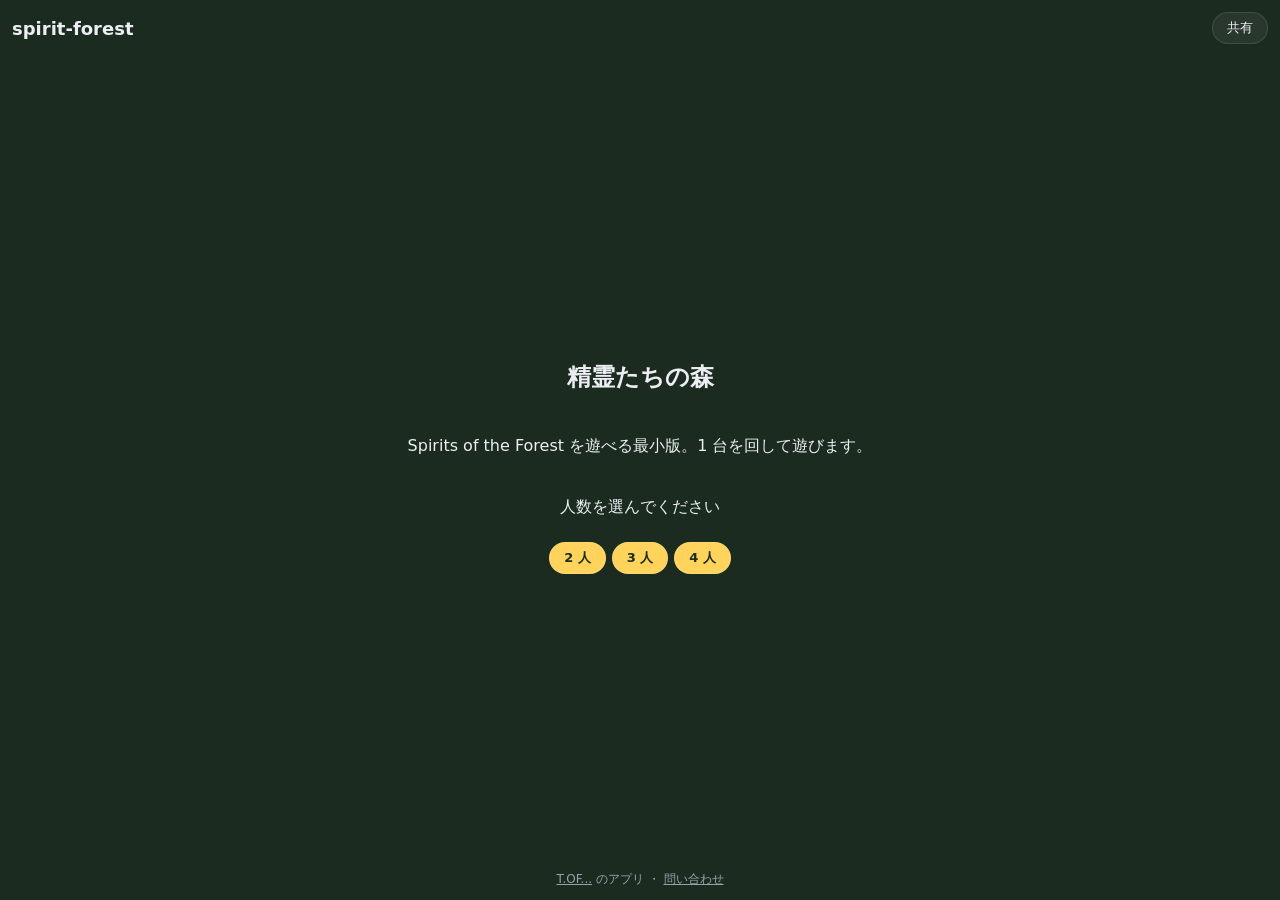
==== index.html @ d53689cc "最初の版" ====
<!DOCTYPE html>
<html lang="ja">
<head>
  <meta charset="UTF-8">
  <meta name="viewport" content="width=device-width, initial-scale=1, viewport-fit=cover">
  <meta name="theme-color" content="#1c2b20">
  <meta name="description" content="Spirits of the Forest を遊べる最小版">
  <title>spirit-forest — 森の精霊ボードゲーム</title>

  <meta property="og:type" content="website">
  <meta property="og:site_name" content="spirit-forest">
  <meta property="og:title" content="spirit-forest — 森の精霊ボードゲーム">
  <meta property="og:description" content="Spirits of the Forest を遊べる最小版">
  <meta property="og:url" content="https://t-of.github.io/spirit-forest/">
  <meta property="og:image" content="https://t-of.github.io/spirit-forest/icons/og.png">
  <meta property="og:image:width" content="1200">
  <meta property="og:image:height" content="630">
  <meta property="og:locale" content="ja_JP">
  <meta name="twitter:card" content="summary_large_image">

  <!-- apple-mobile-web-app-status-bar-style は付けない（black-translucent だと iOS 26 で上部が隠れる） -->
  <meta name="apple-mobile-web-app-capable" content="yes">
  <meta name="mobile-web-app-capable" content="yes">
  <meta name="apple-mobile-web-app-title" content="spirit-forest">
  <link rel="manifest" href="./manifest.webmanifest">
  <link rel="icon" href="./icons/icon.svg" type="image/svg+xml">
  <link rel="icon" type="image/png" sizes="32x32" href="./icons/favicon-32.png">
  <link rel="apple-touch-icon" href="./icons/apple-touch-icon.png">

  <link rel="stylesheet" href="./webapp-kit/webapp-kit.css">
  <link rel="stylesheet" href="./style.css">
</head>
<body>
  <main class="app">
    <header class="bar">
      <h1 class="bar__title">spirit-forest</h1>
      <div class="bar__actions">
        <button class="pill" data-wak="install" hidden>アプリにする</button>
        <button class="pill" data-wak="share">共有</button>
      </div>
    </header>

    <section class="stage" id="stage">
      <!-- ここにゲーム本体 -->
    </section>

    <footer class="credit">
      <a href="/">T.OF...</a> のアプリ ・ <a href="https://t-of.github.io/contact/">問い合わせ</a>
    </footer>
  </main>

  <script src="./webapp-kit/webapp-kit.js"></script>
  <script src="./main.js"></script>
</body>
</html>
---- webapp-kit/webapp-kit.css ----
/*
 * webapp-kit の見た目。色は CSS 変数で上書きできる:
 *   :root { --wak-bg: #fff; --wak-fg: #111; --wak-accent: #0a84ff; }
 */
:root {
  --wak-bg: #12162b;
  --wak-fg: #eef0fa;
  --wak-muted: #9aa0bf;
  --wak-line: rgba(160, 175, 255, 0.18);
  --wak-accent: #4fd6e8;
  --wak-accent-fg: #04111a;
  --wak-radius: 20px;
  --wak-font: inherit;
}

/* スマホのダブルタップ拡大を止める（ピンチは使える）。子にも効く */
html { touch-action: manipulation; }

/* hidden 属性を確実に効かせる（display を指定したボタンでも隠れるように） */
[data-wak][hidden] { display: none !important; }

.wak-guide {
  position: fixed;
  inset: 0;
  z-index: 2147483000;
  display: flex;
  align-items: flex-end;
  justify-content: center;
  padding: 16px 16px max(16px, env(safe-area-inset-bottom));
  background: rgba(0, 0, 0, 0);
  transition: background 0.25s;
  font-family: var(--wak-font);
}
.wak-guide.wak-open { background: rgba(0, 0, 0, 0.5); }
.wak-sheet {
  width: min(420px, 100%);
  padding: 22px 22px 18px;
  border: 1px solid var(--wak-line);
  border-radius: var(--wak-radius);
  background: var(--wak-bg);
  color: var(--wak-fg);
  box-shadow: 0 30px 80px -20px rgba(0, 0, 0, 0.7);
  transform: translateY(24px);
  opacity: 0;
  transition: transform 0.3s cubic-bezier(0.2, 0.8, 0.2, 1), opacity 0.25s;
}
.wak-open .wak-sheet { transform: none; opacity: 1; }
@media (min-width: 700px) {
  .wak-guide { align-items: center; }
}
.wak-title { margin: 0 0 14px; font-size: 18px; font-weight: 700; }
.wak-steps {
  margin: 0;
  padding: 0;
  list-style: none;
  display: grid;
  gap: 12px;
  font-size: 14px;
  line-height: 1.6;
}
.wak-steps li { display: grid; grid-template-columns: 34px 1fr; gap: 12px; align-items: center; }
.wak-steps b { color: var(--wak-fg); }
.wak-steps span:last-child { color: var(--wak-muted); }
.wak-icon {
  width: 34px;
  height: 34px;
  display: grid;
  place-items: center;
  border-radius: 10px;
  background: color-mix(in srgb, var(--wak-accent) 16%, transparent);
  color: var(--wak-accent);
}
.wak-icon svg {
  width: 20px;
  height: 20px;
  fill: none;
  stroke: currentColor;
  stroke-width: 1.8;
  stroke-linecap: round;
  stroke-linejoin: round;
}
.wak-icon circle { fill: currentColor; stroke: none; }
.wak-dot::after { content: ''; width: 6px; height: 6px; border-radius: 50%; background: currentColor; }
.wak-close {
  width: 100%;
  margin-top: 18px;
  padding: 12px;
  border: 0;
  border-radius: 999px;
  background: var(--wak-accent);
  color: var(--wak-accent-fg);
  font: inherit;
  font-size: 15px;
  font-weight: 700;
  cursor: pointer;
}

.wak-toast {
  position: fixed;
  left: 50%;
  bottom: max(24px, calc(env(safe-area-inset-bottom) + 12px));
  z-index: 2147483001;
  padding: 10px 18px;
  border: 1px solid var(--wak-line);
  border-radius: 999px;
  background: var(--wak-bg);
  color: var(--wak-fg);
  font-family: var(--wak-font);
  font-size: 14px;
  box-shadow: 0 12px 30px -10px rgba(0, 0, 0, 0.6);
  transform: translate(-50%, 20px);
  opacity: 0;
  pointer-events: none;
  transition: transform 0.3s cubic-bezier(0.2, 0.8, 0.2, 1), opacity 0.25s;
}
.wak-toast.wak-open { transform: translate(-50%, 0); opacity: 1; }
---- style.css ----
:root {
  --bg: #1c2b20;
  --fg: #eceef3;
  --muted: #9aa0ab;
  --accent: #ffd35c;
}

* { box-sizing: border-box; }

/* Safari 26 の上下バーの色は html の背景から取られる。body と同じ色にしておく */
html { background-color: var(--bg); -webkit-text-size-adjust: 100%; }
body {
  margin: 0;
  background-color: var(--bg);
  color: var(--fg);
  font-family: system-ui, -apple-system, 'Hiragino Sans', 'Noto Sans JP', sans-serif;
  -webkit-tap-highlight-color: transparent;
}
button { font: inherit; color: inherit; }
[hidden] { display: none !important; }

/* 画面の端に置くものはセーフエリアの分だけ内側に。高さは 100vh ではなく 100dvh */
.app {
  min-height: 100dvh;
  display: flex;
  flex-direction: column;
  padding:
    max(12px, env(safe-area-inset-top))
    max(12px, env(safe-area-inset-right))
    max(12px, env(safe-area-inset-bottom))
    max(12px, env(safe-area-inset-left));
}
.bar { display: flex; align-items: center; justify-content: space-between; gap: 8px; }
.bar__title { margin: 0; font-size: 18px; }
.bar__actions { display: flex; gap: 8px; }
.pill {
  border: 1px solid rgba(255, 255, 255, 0.12);
  background: rgba(255, 255, 255, 0.06);
  border-radius: 999px;
  padding: 6px 14px;
  font-size: 13px;
  cursor: pointer;
}
.stage {
  flex: 1;
  display: grid;
  place-items: center;
  touch-action: manipulation;   /* ダブルタップ拡大を止める */
  user-select: none;
  -webkit-user-select: none;
}
.credit { text-align: center; font-size: 12px; color: var(--muted); }
.credit a { color: inherit; }

/* 全画面のオーバーレイは opacity ではなく display: none で隠す */

.game, .setup, .result { width: 100%; max-width: 480px; display: flex; flex-direction: column; gap: 8px; align-items: stretch; }
.turn { margin: 0; font-weight: bold; text-align: center; }
.hint { margin: 2px 0; font-size: 13px; color: var(--muted); text-align: center; }
.msg { margin: 2px 0; font-size: 13px; color: var(--accent); text-align: center; }

.forest { display: flex; flex-direction: column; gap: 2px; }
.forest-row { display: grid; grid-template-columns: repeat(12, 1fr); gap: 2px; }
.tile {
  position: relative;
  aspect-ratio: 1;
  border: none;
  border-radius: 4px;
  display: flex; align-items: center; justify-content: center;
  color: #fff;
  font-size: clamp(9px, 2.6vw, 13px);
  padding: 0;
  opacity: 0.45;
}
.tile:disabled { cursor: default; }
.tile.active { opacity: 1; outline: 2px solid var(--accent); cursor: pointer; }
.tile.taken { background: rgba(255, 255, 255, 0.05); }
.tile__gem {
  position: absolute; bottom: 2px; right: 2px;
  width: 8px; height: 8px; border-radius: 50%;
  border: 1px solid rgba(0, 0, 0, 0.4);
}
.tile__token {
  position: absolute; top: 1px; left: 1px;
  font-size: 9px; color: #fff; opacity: 0.8;
}

.row-actions { display: flex; gap: 6px; flex-wrap: wrap; justify-content: center; }
.pill--main { background: var(--accent); color: #1c2b20; font-weight: bold; }
.pill:disabled { opacity: 0.35; cursor: default; }

.board { width: 100%; border-collapse: collapse; font-size: 12px; }
.board th, .board td { padding: 2px 6px; text-align: center; border-bottom: 1px solid rgba(255, 255, 255, 0.08); }
.board th.cur { text-decoration: underline; }
.board tr.total td { font-weight: bold; border-top: 2px solid rgba(255, 255, 255, 0.3); }

.setup, .result { text-align: center; }
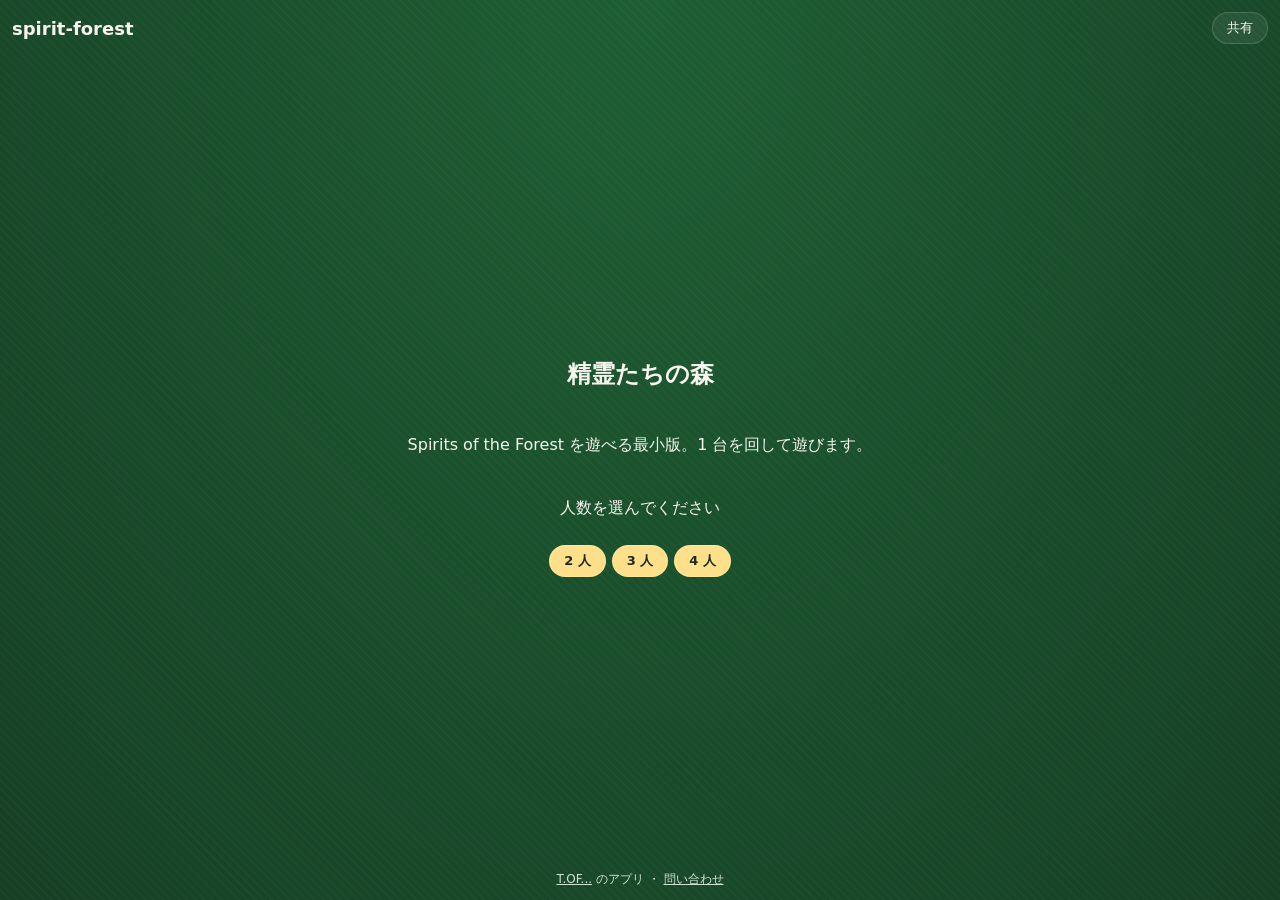
==== commit a99a8e96: "見た目を精霊の森らしいカード風デザインに作り直す ルール・札の書き起こし・得点計算は変えず、精霊の対応表（風/根/葉/岩/水/茸/木の実/花/苔）と 記号（渦巻き・分岐線・葉脈・六角形・しずく等）、プ" ====
--- a/index.html
+++ b/index.html
@@ -3,7 +3,7 @@
 <head>
   <meta charset="UTF-8">
   <meta name="viewport" content="width=device-width, initial-scale=1, viewport-fit=cover">
-  <meta name="theme-color" content="#1c2b20">
+  <meta name="theme-color" content="#1E5E34">
   <meta name="description" content="Spirits of the Forest を遊べる最小版">
   <title>spirit-forest — 森の精霊ボードゲーム</title>
 
--- a/style.css
+++ b/style.css
@@ -1,8 +1,24 @@
 :root {
-  --bg: #1c2b20;
-  --fg: #eceef3;
-  --muted: #9aa0ab;
-  --accent: #ffd35c;
+  --bg: #1E5E34;
+  --bg-dark: #163F24;
+  --fg: #F7F5EE;
+  --muted: #CFE3D3;
+  --glow: #FFE08A;
+  --badge: #F2F0EA;
+  --num-bg: #F7F5EE;
+  --token-bg: #E9E8E3;
+
+  /* 精霊の色は main.js の INFO から流し込まれる（--sp-base / --sp-dark / --sp-light など）。
+     ここでは JS 実行前のフォールバックだけ用意しておく。 */
+  --sp-base: #5E3F8F; --sp-dark: #3F2766; --sp-light: #8466B5;
+  --br-base: #8C4C99; --br-dark: #5F2E6B; --br-light: #B07ABD;
+  --lv-base: #9DA383; --lv-dark: #6C7258; --lv-light: #C3C8AA;
+  --vi-base: #6F6F6B; --vi-dark: #4B4B48; --vi-light: #959590;
+  --dw-base: #2C7C86; --dw-dark: #1A5560; --dw-light: #4FA5AD;
+  --mu-base: #C2433C; --mu-dark: #8E2A27; --mu-light: #DE716A;
+  --fr-base: #7B5B40; --fr-dark: #553C28; --fr-light: #A1805F;
+  --fl-base: #E2A82E; --fl-dark: #C0661F; --fl-light: #F2C85A;
+  --ms-base: #557F2F; --ms-dark: #34541C; --ms-light: #86A84A;
 }
 
 * { box-sizing: border-box; }
@@ -11,10 +27,14 @@
 html { background-color: var(--bg); -webkit-text-size-adjust: 100%; }
 body {
   margin: 0;
-  background-color: var(--bg);
   color: var(--fg);
   font-family: system-ui, -apple-system, 'Hiragino Sans', 'Noto Sans JP', sans-serif;
   -webkit-tap-highlight-color: transparent;
+  /* 深緑のフェルトに、うっすら布目 */
+  background-color: var(--bg);
+  background-image:
+    repeating-linear-gradient(45deg, rgba(255, 255, 255, 0.025) 0 2px, transparent 2px 6px),
+    radial-gradient(ellipse at top, var(--bg) 0%, var(--bg-dark) 100%);
 }
 button { font: inherit; color: inherit; }
 [hidden] { display: none !important; }
@@ -34,8 +54,8 @@
 .bar__title { margin: 0; font-size: 18px; }
 .bar__actions { display: flex; gap: 8px; }
 .pill {
-  border: 1px solid rgba(255, 255, 255, 0.12);
-  background: rgba(255, 255, 255, 0.06);
+  border: 1px solid rgba(255, 255, 255, 0.16);
+  background: rgba(255, 255, 255, 0.07);
   border-radius: 999px;
   padding: 6px 14px;
   font-size: 13px;
@@ -54,44 +74,131 @@
 
 /* 全画面のオーバーレイは opacity ではなく display: none で隠す */
 
-.game, .setup, .result { width: 100%; max-width: 480px; display: flex; flex-direction: column; gap: 8px; align-items: stretch; }
-.turn { margin: 0; font-weight: bold; text-align: center; }
+.game, .setup, .result { width: 100%; max-width: 860px; display: flex; flex-direction: column; gap: 10px; align-items: stretch; }
+.turn { margin: 0; font-weight: bold; text-align: center; display: flex; align-items: center; justify-content: center; gap: 6px; }
 .hint { margin: 2px 0; font-size: 13px; color: var(--muted); text-align: center; }
-.msg { margin: 2px 0; font-size: 13px; color: var(--accent); text-align: center; }
-
-.forest { display: flex; flex-direction: column; gap: 2px; }
-.forest-row { display: grid; grid-template-columns: repeat(12, 1fr); gap: 2px; }
+.msg { margin: 2px 0; font-size: 13px; color: var(--glow); text-align: center; display: flex; align-items: center; justify-content: center; gap: 6px; }
+
+/* ---- 森（タイル） ---- */
+.forest { display: flex; flex-direction: column; gap: 6px; }
+.forest-row {
+  display: flex;
+  gap: 5px;
+  overflow-x: auto;
+  scroll-snap-type: x proximity;
+  padding-bottom: 2px;
+  min-height: 1px; /* 全部取られた行がつぶれても高さが残らない */
+}
+.forest-row::-webkit-scrollbar { height: 4px; }
+
 .tile {
   position: relative;
-  aspect-ratio: 1;
+  flex: 0 0 auto;
+  width: 54px;
+  aspect-ratio: 3 / 4;
+  scroll-snap-align: start;
   border: none;
-  border-radius: 4px;
+  border-radius: 7px;
+  padding: 0;
+  overflow: hidden;
+  color: #fff;
+  box-shadow: 0 2px 0 rgba(0, 0, 0, 0.35), 0 3px 5px rgba(0, 0, 0, 0.35);
+  transition: transform 0.15s ease, filter 0.15s ease, box-shadow 0.15s ease;
+}
+.tile:disabled { cursor: default; }
+.tile.dim { filter: brightness(0.55) saturate(0.7); transform: translateY(3px); box-shadow: none; }
+.tile.active {
+  cursor: pointer;
+  outline: 2px solid var(--glow);
+  box-shadow: 0 0 0 3px rgba(255, 224, 138, 0.35), 0 2px 8px rgba(255, 224, 138, 0.5);
+  animation: tileGlow 1.8s ease-in-out infinite;
+}
+@keyframes tileGlow {
+  0%, 100% { box-shadow: 0 0 0 3px rgba(255, 224, 138, 0.3), 0 2px 6px rgba(255, 224, 138, 0.4); }
+  50% { box-shadow: 0 0 0 4px rgba(255, 224, 138, 0.55), 0 2px 10px rgba(255, 224, 138, 0.7); }
+}
+
+.tile__bg, .tile__pattern-svg { position: absolute; inset: 0; width: 100%; height: 100%; display: block; }
+
+.tile__badges {
+  position: absolute; top: 3px; left: 0; right: 0;
+  display: flex; justify-content: center; gap: 2px;
+}
+.tile__badge {
+  width: 18px; height: 18px; border-radius: 50%;
+  background: var(--badge);
   display: flex; align-items: center; justify-content: center;
-  color: #fff;
-  font-size: clamp(9px, 2.6vw, 13px);
-  padding: 0;
-  opacity: 0.45;
-}
-.tile:disabled { cursor: default; }
-.tile.active { opacity: 1; outline: 2px solid var(--accent); cursor: pointer; }
-.tile.taken { background: rgba(255, 255, 255, 0.05); }
-.tile__gem {
-  position: absolute; bottom: 2px; right: 2px;
-  width: 8px; height: 8px; border-radius: 50%;
-  border: 1px solid rgba(0, 0, 0, 0.4);
+  box-shadow: 0 1px 2px rgba(0, 0, 0, 0.4);
+}
+
+.tile__num {
+  position: absolute; left: 0; right: 0; bottom: 3px;
+  text-align: center;
+  font-family: 'Segoe Print', 'Bradley Hand', 'Comic Sans MS', 'Hiragino Maru Gothic ProN', cursive;
+  font-size: 20px;
+  font-weight: bold;
+  color: var(--num-bg);
+  transform: rotate(-4deg);
+  text-shadow: 0 1px 0 rgba(0, 0, 0, 0.55), 0 0 4px rgba(0, 0, 0, 0.3);
+}
+.tile__num::after {
+  content: '';
+  display: block;
+  width: 14px; height: 2px; margin: 1px auto 0;
+  background: rgba(0, 0, 0, 0.35);
+  border-radius: 2px;
+  transform: rotate(4deg);
+}
+
+.tile__gem { position: absolute; bottom: 2px; right: 2px; width: 18px; height: 18px; }
+.tile__gem--new { animation: gemPop 0.4s ease-out; }
+@keyframes gemPop {
+  0% { transform: scale(0.3); filter: brightness(2); }
+  60% { transform: scale(1.3); }
+  100% { transform: scale(1); }
 }
 .tile__token {
-  position: absolute; top: 1px; left: 1px;
-  font-size: 9px; color: #fff; opacity: 0.8;
+  position: absolute; top: 2px; left: 2px;
+  width: 11px; height: 11px; border-radius: 50%;
+  background: var(--token-bg);
+  color: #555; font-size: 8px; line-height: 11px; text-align: center;
+  box-shadow: 0 1px 2px rgba(0, 0, 0, 0.4);
+}
+.token-disc {
+  display: inline-flex; align-items: center; justify-content: center;
+  border-radius: 50%; background: var(--token-bg);
+  box-shadow: 0 1px 2px rgba(0, 0, 0, 0.4);
 }
 
 .row-actions { display: flex; gap: 6px; flex-wrap: wrap; justify-content: center; }
-.pill--main { background: var(--accent); color: #1c2b20; font-weight: bold; }
+.pill--main { background: var(--glow); color: #1c2b20; font-weight: bold; }
 .pill:disabled { opacity: 0.35; cursor: default; }
 
+/* ---- 集計表 ---- */
 .board { width: 100%; border-collapse: collapse; font-size: 12px; }
-.board th, .board td { padding: 2px 6px; text-align: center; border-bottom: 1px solid rgba(255, 255, 255, 0.08); }
+.board th, .board td { padding: 3px 6px; text-align: center; border-bottom: 1px solid rgba(255, 255, 255, 0.08); }
 .board th.cur { text-decoration: underline; }
+.board th svg, .board td.cat svg { vertical-align: middle; margin-right: 3px; }
+.board td.cat { text-align: left; white-space: nowrap; }
+.board td.lead-col { white-space: nowrap; }
 .board tr.total td { font-weight: bold; border-top: 2px solid rgba(255, 255, 255, 0.3); }
 
+.dot { display: inline-block; width: 7px; height: 7px; border-radius: 50%; margin: 0 1px; box-shadow: 0 0 0 1px rgba(0, 0, 0, 0.4); }
+
+.score-row { animation: scoreIn 0.4s ease both; }
+@keyframes scoreIn {
+  from { opacity: 0; transform: translateY(4px) scale(0.96); }
+  to { opacity: 1; transform: none; }
+}
+
 .setup, .result { text-align: center; }
+
+@media (prefers-reduced-motion: reduce) {
+  .tile.active { animation: none; }
+  .tile__gem--new { animation: none; }
+  .score-row { animation: none; }
+}
+
+@media (min-width: 700px) {
+  .tile { width: 62px; }
+}
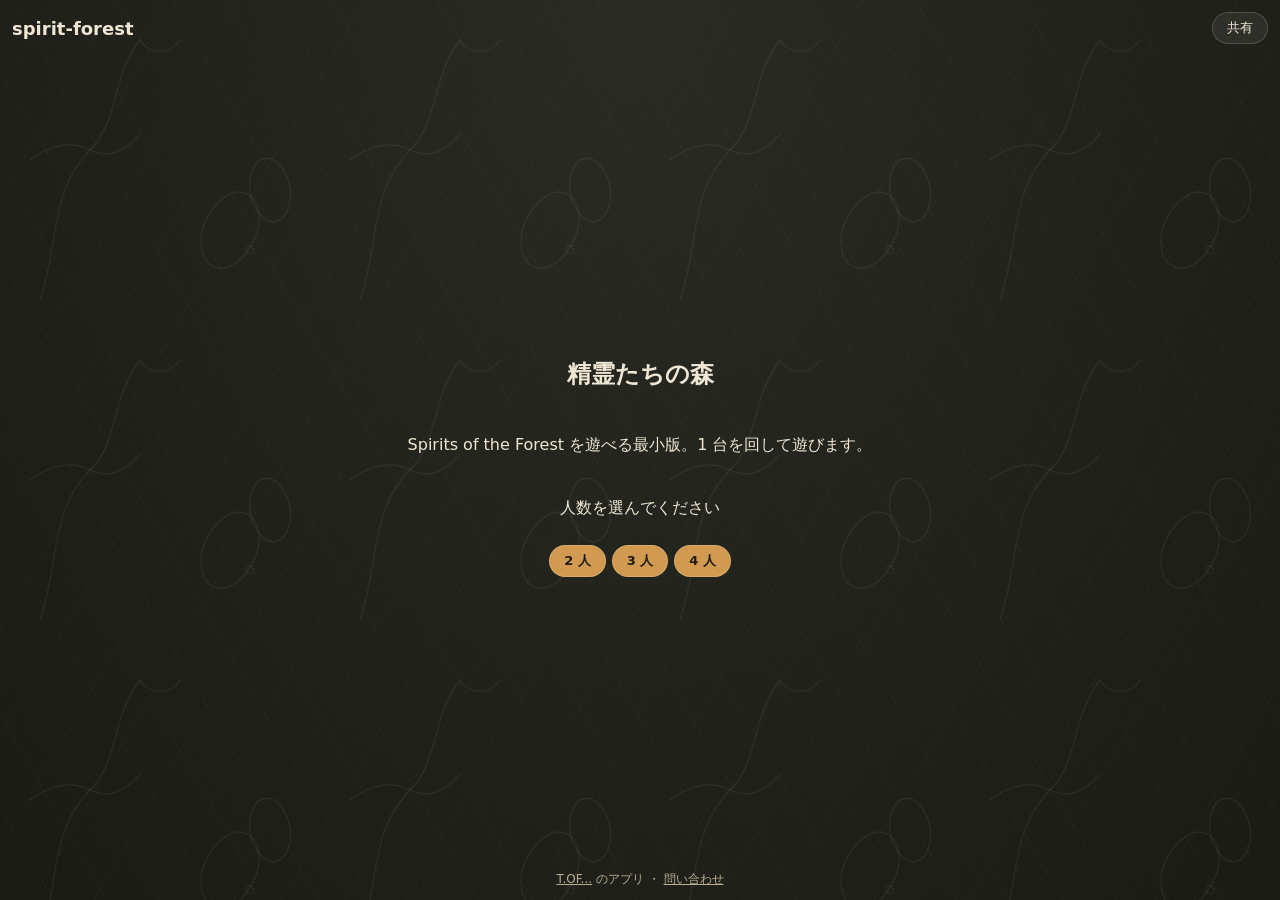
==== commit 10ba9062: "見た目をヴィンテージ版画・植物図鑑風に作り直す 精霊 9 種とプレイヤー 4 色を、彩度を落とした青・茶・紫・灰褐・深青・朱・琥珀・ ローズ・苔のくすみ色に置き換えた。背景は深緑フェルトをやめ、古紙の" ====
--- a/index.html
+++ b/index.html
@@ -3,7 +3,7 @@
 <head>
   <meta charset="UTF-8">
   <meta name="viewport" content="width=device-width, initial-scale=1, viewport-fit=cover">
-  <meta name="theme-color" content="#1E5E34">
+  <meta name="theme-color" content="#2E2F26">
   <meta name="description" content="Spirits of the Forest を遊べる最小版">
   <title>spirit-forest — 森の精霊ボードゲーム</title>
 
@@ -31,6 +31,7 @@
   <link rel="stylesheet" href="./style.css">
 </head>
 <body>
+  <div class="grain" aria-hidden="true"></div>
   <main class="app">
     <header class="bar">
       <h1 class="bar__title">spirit-forest</h1>
--- a/style.css
+++ b/style.css
@@ -1,24 +1,30 @@
 :root {
-  --bg: #1E5E34;
-  --bg-dark: #163F24;
-  --fg: #F7F5EE;
-  --muted: #CFE3D3;
-  --glow: #FFE08A;
-  --badge: #F2F0EA;
-  --num-bg: #F7F5EE;
-  --token-bg: #E9E8E3;
+  /* 古い植物図鑑・版画のようなくすみ色。ネオン・原色は使わない */
+  --bg: #2E2F26;
+  --bg-dark: #1C1D16;
+  --fg: #EFE7D4;
+  --muted: #B9AD91;
+  --glow: #D29A50;
+  --badge: #EFE7D4;
+  --num-bg: #EFE7D4;
+  --token-bg: #D9CDAF;
+
+  /* 紙の繊維・インクのかすれを 1 枚の SVG ノイズで作り、各所で使い回す（軽さのため共通化） */
+  --grain: url("data:image/svg+xml,%3Csvg xmlns='http://www.w3.org/2000/svg' width='160' height='160'%3E%3Cfilter id='n'%3E%3CfeTurbulence type='fractalNoise' baseFrequency='0.85' numOctaves='2' stitchTiles='stitch'/%3E%3CfeColorMatrix type='matrix' values='0 0 0 0 0 0 0 0 0 0 0 0 0 0 0 0 0 0 0.35 0'/%3E%3C/filter%3E%3Crect width='100%25' height='100%25' filter='url(%23n)'/%3E%3C/svg%3E");
+  /* 平面的な葉・枝・果実を版画の線で（背景に薄く重ねる） */
+  --botanical: url("data:image/svg+xml,%3Csvg xmlns='http://www.w3.org/2000/svg' width='320' height='320'%3E%3Cg fill='none' stroke='rgba(239,231,212,0.07)' stroke-width='1.3' stroke-linecap='round'%3E%3Cpath d='M40 300 C 60 240 50 190 90 150 C 120 120 110 80 140 40'/%3E%3Cpath d='M90 150 C 70 140 50 145 30 160'/%3E%3Cpath d='M90 150 C 110 160 125 150 140 135'/%3E%3Cpath d='M140 40 C 150 55 170 55 180 40'/%3E%3Cellipse cx='230' cy='230' rx='26' ry='40' transform='rotate(25 230 230)'/%3E%3Cellipse cx='270' cy='190' rx='20' ry='32' transform='rotate(-10 270 190)'/%3E%3Ccircle cx='250' cy='250' r='4'/%3E%3C/g%3E%3C/svg%3E");
 
   /* 精霊の色は main.js の INFO から流し込まれる（--sp-base / --sp-dark / --sp-light など）。
-     ここでは JS 実行前のフォールバックだけ用意しておく。 */
-  --sp-base: #5E3F8F; --sp-dark: #3F2766; --sp-light: #8466B5;
-  --br-base: #8C4C99; --br-dark: #5F2E6B; --br-light: #B07ABD;
-  --lv-base: #9DA383; --lv-dark: #6C7258; --lv-light: #C3C8AA;
-  --vi-base: #6F6F6B; --vi-dark: #4B4B48; --vi-light: #959590;
-  --dw-base: #2C7C86; --dw-dark: #1A5560; --dw-light: #4FA5AD;
-  --mu-base: #C2433C; --mu-dark: #8E2A27; --mu-light: #DE716A;
-  --fr-base: #7B5B40; --fr-dark: #553C28; --fr-light: #A1805F;
-  --fl-base: #E2A82E; --fl-dark: #C0661F; --fl-light: #F2C85A;
-  --ms-base: #557F2F; --ms-dark: #34541C; --ms-light: #86A84A;
+     ここでは JS 実行前のフォールバックだけ用意しておく。くすみ色の 9 系統（青・茶・紫・灰褐・深青・朱・琥珀・ローズ・苔）。 */
+  --sp-base: #3E6B6E; --sp-dark: #294A4C; --sp-light: #6B9A9B;
+  --br-base: #9C6B3A; --br-dark: #6B4725; --br-light: #BE9360;
+  --lv-base: #7C6A8C; --lv-dark: #534860; --lv-light: #A796B3;
+  --vi-base: #8A8070; --vi-dark: #5C5346; --vi-light: #B0A795;
+  --dw-base: #35526E; --dw-dark: #223447; --dw-light: #5E7D99;
+  --mu-base: #AE5A42; --mu-dark: #78392A; --mu-light: #C8866F;
+  --fr-base: #B8822E; --fr-dark: #7D571C; --fr-light: #D1A85C;
+  --fl-base: #B06C83; --fl-dark: #7A455A; --fl-light: #CC98AB;
+  --ms-base: #5C7246; --ms-dark: #3C4C2E; --ms-light: #8CA06F;
 }
 
 * { box-sizing: border-box; }
@@ -30,12 +36,29 @@
   color: var(--fg);
   font-family: system-ui, -apple-system, 'Hiragino Sans', 'Noto Sans JP', sans-serif;
   -webkit-tap-highlight-color: transparent;
-  /* 深緑のフェルトに、うっすら布目 */
+  /* 古紙のようなくすんだ森色。版画の葉・枝を大きく重ね、細い斜線をうっすら */
   background-color: var(--bg);
   background-image:
-    repeating-linear-gradient(45deg, rgba(255, 255, 255, 0.025) 0 2px, transparent 2px 6px),
+    var(--botanical),
+    repeating-linear-gradient(60deg, rgba(239, 231, 212, 0.025) 0 1px, transparent 1px 46px),
+    repeating-linear-gradient(-60deg, rgba(239, 231, 212, 0.02) 0 1px, transparent 1px 54px),
     radial-gradient(ellipse at top, var(--bg) 0%, var(--bg-dark) 100%);
-}
+  background-size: 320px 320px, auto, auto, auto;
+  background-attachment: fixed, fixed, fixed, fixed;
+}
+
+/* 画面全体に重ねる、紙の繊維・インクムラ（1 枚の SVG ノイズを使い回す） */
+.grain {
+  position: fixed;
+  inset: 0;
+  z-index: 1;
+  pointer-events: none;
+  background-image: var(--grain);
+  background-size: 160px 160px;
+  mix-blend-mode: multiply;
+  opacity: 0.5;
+}
+.app { position: relative; z-index: 2; }
 button { font: inherit; color: inherit; }
 [hidden] { display: none !important; }
 
@@ -106,16 +129,26 @@
   transition: transform 0.15s ease, filter 0.15s ease, box-shadow 0.15s ease;
 }
 .tile:disabled { cursor: default; }
+/* シルクスクリーン風のインクムラ・粒子を札の上に軽く重ねる（共通の SVG ノイズを使い回す） */
+.tile::after {
+  content: '';
+  position: absolute; inset: 0;
+  background-image: var(--grain);
+  background-size: 90px 90px;
+  mix-blend-mode: multiply;
+  opacity: 0.6;
+  pointer-events: none;
+}
 .tile.dim { filter: brightness(0.55) saturate(0.7); transform: translateY(3px); box-shadow: none; }
 .tile.active {
   cursor: pointer;
   outline: 2px solid var(--glow);
-  box-shadow: 0 0 0 3px rgba(255, 224, 138, 0.35), 0 2px 8px rgba(255, 224, 138, 0.5);
+  box-shadow: 0 0 0 3px rgba(210, 154, 80, 0.4), 0 2px 8px rgba(210, 154, 80, 0.5);
   animation: tileGlow 1.8s ease-in-out infinite;
 }
 @keyframes tileGlow {
-  0%, 100% { box-shadow: 0 0 0 3px rgba(255, 224, 138, 0.3), 0 2px 6px rgba(255, 224, 138, 0.4); }
-  50% { box-shadow: 0 0 0 4px rgba(255, 224, 138, 0.55), 0 2px 10px rgba(255, 224, 138, 0.7); }
+  0%, 100% { box-shadow: 0 0 0 3px rgba(210, 154, 80, 0.35), 0 2px 6px rgba(210, 154, 80, 0.4); }
+  50% { box-shadow: 0 0 0 4px rgba(210, 154, 80, 0.6), 0 2px 10px rgba(210, 154, 80, 0.65); }
 }
 
 .tile__bg, .tile__pattern-svg { position: absolute; inset: 0; width: 100%; height: 100%; display: block; }
@@ -158,11 +191,14 @@
   100% { transform: scale(1); }
 }
 .tile__token {
-  position: absolute; top: 2px; left: 2px;
-  width: 11px; height: 11px; border-radius: 50%;
-  background: var(--token-bg);
-  color: #555; font-size: 8px; line-height: 11px; text-align: center;
-  box-shadow: 0 1px 2px rgba(0, 0, 0, 0.4);
+  /* 裏向きの恩恵トークン。バッジ（上）と数字（下）の間、真ん中に置く */
+  position: absolute; top: 50%; left: 50%;
+  width: 24px; height: 24px; margin: -14px 0 0 -12px;
+  border-radius: 50%;
+  background: radial-gradient(circle at 35% 30%, #EFE7D4, #B9AD91);
+  border: 2px solid #D9CDAF;
+  color: #2E2F26; font-size: 13px; font-weight: bold; line-height: 20px; text-align: center;
+  box-shadow: 0 1px 3px rgba(0, 0, 0, 0.6);
 }
 .token-disc {
   display: inline-flex; align-items: center; justify-content: center;
@@ -171,7 +207,7 @@
 }
 
 .row-actions { display: flex; gap: 6px; flex-wrap: wrap; justify-content: center; }
-.pill--main { background: var(--glow); color: #1c2b20; font-weight: bold; }
+.pill--main { background: var(--glow); color: var(--bg-dark); font-weight: bold; }
 .pill:disabled { opacity: 0.35; cursor: default; }
 
 /* ---- 集計表 ---- */
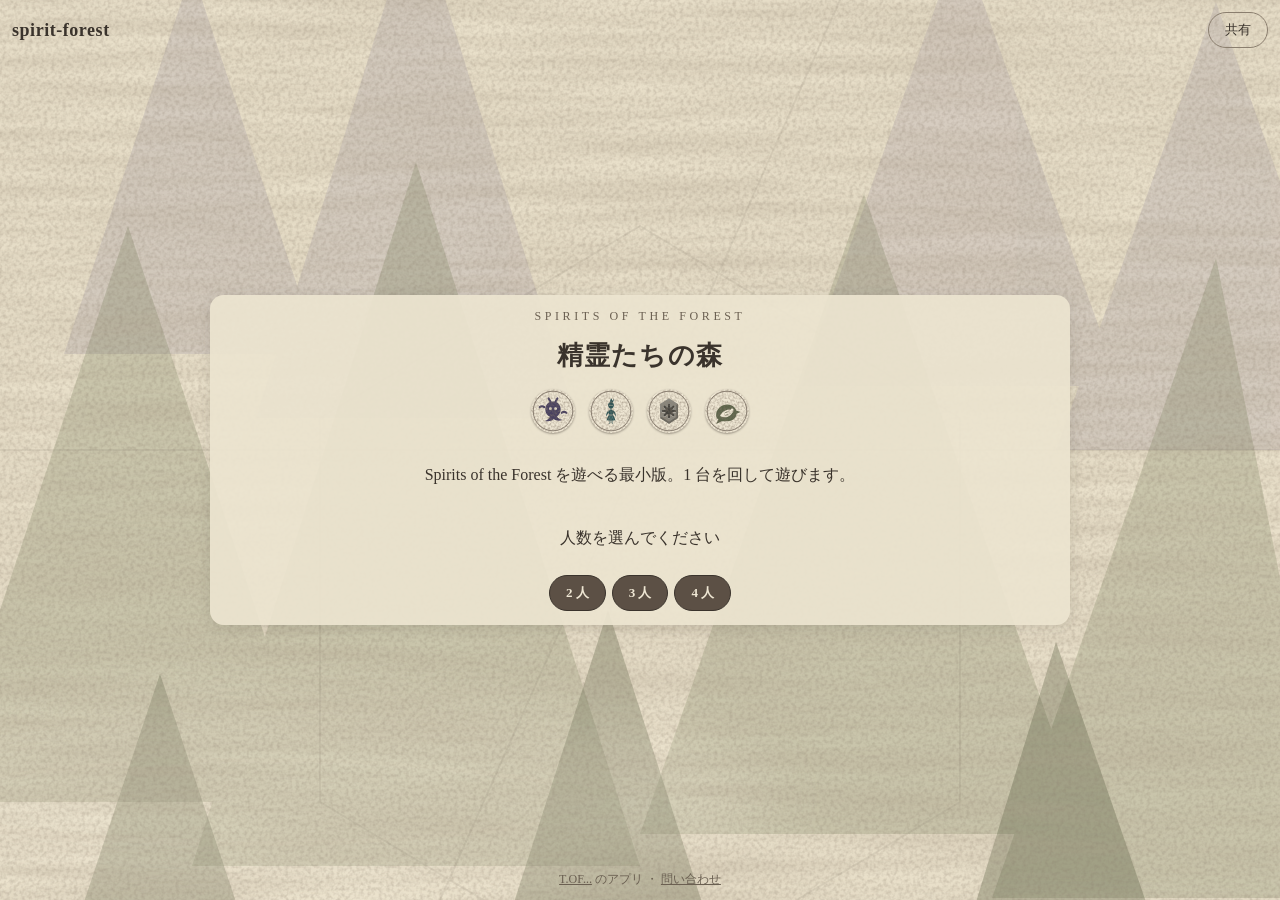
==== commit cad1685b: "Claude Design の見本どおりに札・紋章・背景を作り直す 紋章（9 種の生き物＋火・月・太陽の石板）、くすみ色 9 系統、アイボリーの紋章コイン、 裏向きの恩恵トークンを見本帳（.audit" ====
--- a/index.html
+++ b/index.html
@@ -3,7 +3,7 @@
 <head>
   <meta charset="UTF-8">
   <meta name="viewport" content="width=device-width, initial-scale=1, viewport-fit=cover">
-  <meta name="theme-color" content="#2E2F26">
+  <meta name="theme-color" content="#E9E0CA">
   <meta name="description" content="Spirits of the Forest を遊べる最小版">
   <title>spirit-forest — 森の精霊ボードゲーム</title>
 
@@ -31,7 +31,60 @@
   <link rel="stylesheet" href="./style.css">
 </head>
 <body>
-  <div class="grain" aria-hidden="true"></div>
+  <!-- 紙の繊維・粒子のフィルタ。1 回だけ定義し、札・紋章コイン・背景が url(#grain) / url(#fiber) で使い回す -->
+  <svg width="0" height="0" style="position:absolute" aria-hidden="true">
+    <defs>
+      <filter id="grain" x="0" y="0" width="100%" height="100%">
+        <feTurbulence type="fractalNoise" baseFrequency="0.85" numOctaves="2" stitchTiles="stitch"/>
+        <feColorMatrix type="matrix" values="0 0 0 0 0.24  0 0 0 0 0.19  0 0 0 0 0.14  1.1 0 0 0 -0.42"/>
+      </filter>
+      <filter id="fiber" x="0" y="0" width="100%" height="100%">
+        <feTurbulence type="fractalNoise" baseFrequency="0.012 0.18" numOctaves="3" seed="4"/>
+        <feColorMatrix type="matrix" values="0 0 0 0 0.45  0 0 0 0 0.38  0 0 0 0 0.28  0.5 0 0 0 -0.12"/>
+      </filter>
+      <filter id="mist" x="-20%" y="-20%" width="140%" height="140%">
+        <feGaussianBlur stdDeviation="10"/>
+      </filter>
+    </defs>
+  </svg>
+
+  <!-- 森の中の背景: 奥の木立が何層か霞んで重なり、手前に大きな葉、薄い霧がかかる -->
+  <div class="forest-bg" aria-hidden="true">
+    <svg viewBox="0 0 400 900" preserveAspectRatio="xMidYMid slice">
+      <rect width="400" height="900" fill="#E9E0CA"/>
+      <!-- 一番奥の木立（紫がかった霞） -->
+      <g opacity="0.16" fill="#6E6488">
+        <path d="M20 420 L60 300 L100 420 Z"/>
+        <path d="M80 440 L130 280 L180 440 Z"/>
+        <path d="M250 430 L300 290 L350 430 Z"/>
+        <path d="M330 450 L380 310 L430 450 Z"/>
+      </g>
+      <!-- 中間の木立（苔色） -->
+      <g opacity="0.22" fill="#5D6B40">
+        <path d="M-20 560 L40 380 L100 560 Z"/>
+        <path d="M60 580 L130 360 L200 580 Z"/>
+        <path d="M200 570 L270 370 L340 570 Z"/>
+        <path d="M310 590 L380 390 L420 590 Z"/>
+      </g>
+      <!-- 手前の木立（深い緑、もっとも濃い） -->
+      <g opacity="0.3" fill="#3C4729">
+        <path d="M-30 760 L50 520 L130 760 Z"/>
+        <path d="M100 780 L190 500 L280 780 Z"/>
+        <path d="M250 770 L330 510 L420 770 Z"/>
+      </g>
+      <!-- 薄い霧 -->
+      <ellipse cx="80" cy="560" rx="160" ry="36" fill="#EFE7D4" opacity="0.3" filter="url(#mist)"/>
+      <ellipse cx="320" cy="640" rx="180" ry="40" fill="#EFE7D4" opacity="0.25" filter="url(#mist)"/>
+      <!-- 手前の大きな葉 -->
+      <path d="M-30 900 C 40 760 120 720 200 620 C 160 760 120 860 -30 900 Z" fill="#3C4729" opacity="0.4"/>
+      <path d="M430 900 C 360 800 340 700 390 600 C 420 700 440 800 430 900 Z" fill="#2E5354" opacity="0.3"/>
+      <!-- 版画の細線（六角形と斜線）、紙の繊維と粒子 -->
+      <path d="M200 380L300 440V560L200 620L100 560V440Z M0 900L400 0 M0 450L400 450" fill="none" stroke="#5C5045" stroke-width="0.6" opacity="0.1"/>
+      <rect width="400" height="900" filter="url(#fiber)"/>
+      <rect width="400" height="900" filter="url(#grain)" opacity="0.5"/>
+    </svg>
+  </div>
+
   <main class="app">
     <header class="bar">
       <h1 class="bar__title">spirit-forest</h1>
--- a/style.css
+++ b/style.css
@@ -1,64 +1,55 @@
 :root {
-  /* 古い植物図鑑・版画のようなくすみ色。ネオン・原色は使わない */
-  --bg: #2E2F26;
-  --bg-dark: #1C1D16;
-  --fg: #EFE7D4;
-  --muted: #B9AD91;
-  --glow: #D29A50;
-  --badge: #EFE7D4;
-  --num-bg: #EFE7D4;
-  --token-bg: #D9CDAF;
-
-  /* 紙の繊維・インクのかすれを 1 枚の SVG ノイズで作り、各所で使い回す（軽さのため共通化） */
-  --grain: url("data:image/svg+xml,%3Csvg xmlns='http://www.w3.org/2000/svg' width='160' height='160'%3E%3Cfilter id='n'%3E%3CfeTurbulence type='fractalNoise' baseFrequency='0.85' numOctaves='2' stitchTiles='stitch'/%3E%3CfeColorMatrix type='matrix' values='0 0 0 0 0 0 0 0 0 0 0 0 0 0 0 0 0 0 0.35 0'/%3E%3C/filter%3E%3Crect width='100%25' height='100%25' filter='url(%23n)'/%3E%3C/svg%3E");
-  /* 平面的な葉・枝・果実を版画の線で（背景に薄く重ねる） */
-  --botanical: url("data:image/svg+xml,%3Csvg xmlns='http://www.w3.org/2000/svg' width='320' height='320'%3E%3Cg fill='none' stroke='rgba(239,231,212,0.07)' stroke-width='1.3' stroke-linecap='round'%3E%3Cpath d='M40 300 C 60 240 50 190 90 150 C 120 120 110 80 140 40'/%3E%3Cpath d='M90 150 C 70 140 50 145 30 160'/%3E%3Cpath d='M90 150 C 110 160 125 150 140 135'/%3E%3Cpath d='M140 40 C 150 55 170 55 180 40'/%3E%3Cellipse cx='230' cy='230' rx='26' ry='40' transform='rotate(25 230 230)'/%3E%3Cellipse cx='270' cy='190' rx='20' ry='32' transform='rotate(-10 270 190)'/%3E%3Ccircle cx='250' cy='250' r='4'/%3E%3C/g%3E%3C/svg%3E");
+  /* 古い紙に刷った版画のような、くすみ色のインク。Claude Design の見本帳どおり */
+  --paper: #E9E0CA;
+  --paper-dark: #DCD0B2;
+  --card: #ECE4D0;
+  --ink: #3A332C;
+  --ink-soft: #5C5045;
+  --ink-faint: #6B6052;
+  --line: #8A7E6E;
+  --gold: #C9A55A;
+  --ivory: #EFE7D4;
+  --coin: #EDE5D2;
+  --token-bg: #E4D8BC;
+
+  /* 紙の繊維・インクのかすれ（1 枚の SVG フィルタを使い回す） */
+  --grain: url("data:image/svg+xml,%3Csvg xmlns='http://www.w3.org/2000/svg' width='160' height='160'%3E%3Cfilter id='n'%3E%3CfeTurbulence type='fractalNoise' baseFrequency='0.85' numOctaves='2' stitchTiles='stitch'/%3E%3CfeColorMatrix type='matrix' values='0 0 0 0 0.24 0 0 0 0 0.19 0 0 0 0 0.14 1.1 0 0 0 -0.42'/%3E%3C/filter%3E%3Crect width='100%25' height='100%25' filter='url(%23n)'/%3E%3C/svg%3E");
 
   /* 精霊の色は main.js の INFO から流し込まれる（--sp-base / --sp-dark / --sp-light など）。
-     ここでは JS 実行前のフォールバックだけ用意しておく。くすみ色の 9 系統（青・茶・紫・灰褐・深青・朱・琥珀・ローズ・苔）。 */
-  --sp-base: #3E6B6E; --sp-dark: #294A4C; --sp-light: #6B9A9B;
-  --br-base: #9C6B3A; --br-dark: #6B4725; --br-light: #BE9360;
-  --lv-base: #7C6A8C; --lv-dark: #534860; --lv-light: #A796B3;
-  --vi-base: #8A8070; --vi-dark: #5C5346; --vi-light: #B0A795;
-  --dw-base: #35526E; --dw-dark: #223447; --dw-light: #5E7D99;
-  --mu-base: #AE5A42; --mu-dark: #78392A; --mu-light: #C8866F;
-  --fr-base: #B8822E; --fr-dark: #7D571C; --fr-light: #D1A85C;
-  --fl-base: #B06C83; --fl-dark: #7A455A; --fl-light: #CC98AB;
-  --ms-base: #5C7246; --ms-dark: #3C4C2E; --ms-light: #8CA06F;
+     ここでは JS 実行前のフォールバックだけ用意しておく。見本帳と同じ 9 系統。 */
+  --sp-base: #6E6488; --sp-dark: #4A4260; --sp-light: #9C93B2;
+  --br-base: #94697F; --br-dark: #664457; --br-light: #BF9AAB;
+  --lv-base: #8C9473; --lv-dark: #5E654B; --lv-light: #B5BC9C;
+  --vi-base: #8A8378; --vi-dark: #5D574F; --vi-light: #B3ADA2;
+  --dw-base: #4D7C7D; --dw-dark: #2E5354; --dw-light: #7FA6A4;
+  --mu-base: #A95F4A; --mu-dark: #743D2F; --mu-light: #CD8D76;
+  --fr-base: #9C7650; --fr-dark: #6B4F34; --fr-light: #C4A27C;
+  --fl-base: #C0954A; --fl-dark: #8A6630; --fl-light: #DDBD7E;
+  --ms-base: #5D6B40; --ms-dark: #3C4729; --ms-light: #8C9A68;
 }
 
 * { box-sizing: border-box; }
 
 /* Safari 26 の上下バーの色は html の背景から取られる。body と同じ色にしておく */
-html { background-color: var(--bg); -webkit-text-size-adjust: 100%; }
+html { background-color: var(--paper); -webkit-text-size-adjust: 100%; }
 body {
   margin: 0;
-  color: var(--fg);
-  font-family: system-ui, -apple-system, 'Hiragino Sans', 'Noto Sans JP', sans-serif;
+  color: var(--ink);
+  font-family: 'Hiragino Mincho ProN', 'Yu Mincho', serif;
   -webkit-tap-highlight-color: transparent;
-  /* 古紙のようなくすんだ森色。版画の葉・枝を大きく重ね、細い斜線をうっすら */
-  background-color: var(--bg);
-  background-image:
-    var(--botanical),
-    repeating-linear-gradient(60deg, rgba(239, 231, 212, 0.025) 0 1px, transparent 1px 46px),
-    repeating-linear-gradient(-60deg, rgba(239, 231, 212, 0.02) 0 1px, transparent 1px 54px),
-    radial-gradient(ellipse at top, var(--bg) 0%, var(--bg-dark) 100%);
-  background-size: 320px 320px, auto, auto, auto;
-  background-attachment: fixed, fixed, fixed, fixed;
-}
-
-/* 画面全体に重ねる、紙の繊維・インクムラ（1 枚の SVG ノイズを使い回す） */
-.grain {
+  background-color: var(--paper);
+}
+
+/* 森の中の背景。奥の木立（数層、霞む）・手前の大きな葉・薄い霧・版画の細線・紙の繊維とインクのムラ */
+.forest-bg {
   position: fixed;
   inset: 0;
-  z-index: 1;
+  z-index: 0;
   pointer-events: none;
-  background-image: var(--grain);
-  background-size: 160px 160px;
-  mix-blend-mode: multiply;
-  opacity: 0.5;
-}
-.app { position: relative; z-index: 2; }
+  overflow: hidden;
+}
+.forest-bg svg { position: absolute; inset: 0; width: 100%; height: 100%; }
+.app { position: relative; z-index: 1; }
 button { font: inherit; color: inherit; }
 [hidden] { display: none !important; }
 
@@ -74,13 +65,16 @@
     max(12px, env(safe-area-inset-left));
 }
 .bar { display: flex; align-items: center; justify-content: space-between; gap: 8px; }
-.bar__title { margin: 0; font-size: 18px; }
+.bar__title { margin: 0; font-size: 18px; font-weight: 700; letter-spacing: 0.03em; }
 .bar__actions { display: flex; gap: 8px; }
 .pill {
-  border: 1px solid rgba(255, 255, 255, 0.16);
-  background: rgba(255, 255, 255, 0.07);
+  font: inherit;
+  border: 1px solid var(--line);
+  background: transparent;
+  color: var(--ink);
   border-radius: 999px;
-  padding: 6px 14px;
+  padding: 6px 16px;
+  min-height: 36px;
   font-size: 13px;
   cursor: pointer;
 }
@@ -92,15 +86,29 @@
   user-select: none;
   -webkit-user-select: none;
 }
-.credit { text-align: center; font-size: 12px; color: var(--muted); }
+.credit { text-align: center; font-size: 12px; color: var(--ink-faint); }
 .credit a { color: inherit; }
 
 /* 全画面のオーバーレイは opacity ではなく display: none で隠す */
 
-.game, .setup, .result { width: 100%; max-width: 860px; display: flex; flex-direction: column; gap: 10px; align-items: stretch; }
+/* 文字が森の背景に埋もれないよう、紙の色をやや不透明にした台紙を敷く */
+.game, .setup, .result {
+  width: 100%; max-width: 860px; display: flex; flex-direction: column; gap: 10px; align-items: stretch;
+  background: rgba(236, 228, 208, 0.92);
+  border-radius: 14px;
+  padding: 14px 10px;
+  box-shadow: 0 2px 14px rgba(44, 38, 32, 0.12);
+}
+.turn-row { display: flex; align-items: center; justify-content: center; gap: 10px; position: relative; }
 .turn { margin: 0; font-weight: bold; text-align: center; display: flex; align-items: center; justify-content: center; gap: 6px; }
-.hint { margin: 2px 0; font-size: 13px; color: var(--muted); text-align: center; }
-.msg { margin: 2px 0; font-size: 13px; color: var(--glow); text-align: center; display: flex; align-items: center; justify-content: center; gap: 6px; }
+.back-btn {
+  position: absolute; left: 0; top: 50%; transform: translateY(-50%);
+  min-width: 44px; min-height: 44px;
+  display: inline-flex; align-items: center; justify-content: center;
+  padding: 8px 14px;
+}
+.hint { margin: 2px 0; font-size: 13px; color: var(--ink-faint); text-align: center; }
+.msg { margin: 2px 0; font-size: 13px; color: var(--ink-soft); text-align: center; display: flex; align-items: center; justify-content: center; gap: 6px; }
 
 /* ---- 森（タイル） ---- */
 .forest { display: flex; flex-direction: column; gap: 6px; }
@@ -114,112 +122,115 @@
 }
 .forest-row::-webkit-scrollbar { height: 4px; }
 
+/* 札: 2:3 の縦長。container query 単位（cqw/cqh）で、紋章・数字を割合どおりに置く */
 .tile {
   position: relative;
   flex: 0 0 auto;
   width: 54px;
-  aspect-ratio: 3 / 4;
+  aspect-ratio: 2 / 3;
+  container-type: size;
   scroll-snap-align: start;
   border: none;
-  border-radius: 7px;
+  border-radius: 6px;
   padding: 0;
   overflow: hidden;
   color: #fff;
-  box-shadow: 0 2px 0 rgba(0, 0, 0, 0.35), 0 3px 5px rgba(0, 0, 0, 0.35);
+  box-shadow: 0 2px 0 rgba(44, 38, 32, 0.28), 0 3px 5px rgba(44, 38, 32, 0.2);
   transition: transform 0.15s ease, filter 0.15s ease, box-shadow 0.15s ease;
 }
 .tile:disabled { cursor: default; }
-/* シルクスクリーン風のインクムラ・粒子を札の上に軽く重ねる（共通の SVG ノイズを使い回す） */
+.tile__bg { position: absolute; inset: 0; width: 100%; height: 100%; display: block; }
+/* シルクスクリーン風のインクムラ・粒子（共通の SVG フィルタを使い回す） */
 .tile::after {
   content: '';
   position: absolute; inset: 0;
   background-image: var(--grain);
   background-size: 90px 90px;
   mix-blend-mode: multiply;
-  opacity: 0.6;
+  opacity: 0.5;
   pointer-events: none;
 }
-.tile.dim { filter: brightness(0.55) saturate(0.7); transform: translateY(3px); box-shadow: none; }
+.tile.dim { filter: brightness(0.85) saturate(0.85); opacity: 0.55; transform: translateY(3px); box-shadow: none; }
 .tile.active {
   cursor: pointer;
-  outline: 2px solid var(--glow);
-  box-shadow: 0 0 0 3px rgba(210, 154, 80, 0.4), 0 2px 8px rgba(210, 154, 80, 0.5);
-  animation: tileGlow 1.8s ease-in-out infinite;
+  box-shadow: 0 0 0 2px var(--gold), 0 0 10px rgba(201, 165, 90, 0.7);
+}
+@media (prefers-reduced-motion: no-preference) {
+  .tile.active { animation: tileGlow 1.8s ease-in-out infinite; }
 }
 @keyframes tileGlow {
-  0%, 100% { box-shadow: 0 0 0 3px rgba(210, 154, 80, 0.35), 0 2px 6px rgba(210, 154, 80, 0.4); }
-  50% { box-shadow: 0 0 0 4px rgba(210, 154, 80, 0.6), 0 2px 10px rgba(210, 154, 80, 0.65); }
-}
-
-.tile__bg, .tile__pattern-svg { position: absolute; inset: 0; width: 100%; height: 100%; display: block; }
-
+  0%, 100% { box-shadow: 0 0 0 2px var(--gold), 0 2px 6px rgba(201, 165, 90, 0.4); }
+  50% { box-shadow: 0 0 0 3px var(--gold), 0 2px 10px rgba(201, 165, 90, 0.65); }
+}
+
+/* 紋章: 幅の 35%、中心が高さの 24%（top = 24% - 35%/2 を高さ比に直すと 12.33cqh）、左右の余白は幅の 6% */
 .tile__badges {
-  position: absolute; top: 3px; left: 0; right: 0;
-  display: flex; justify-content: center; gap: 2px;
-}
+  position: absolute; top: 12.33cqh; left: 6cqw; right: 6cqw;
+  display: flex; justify-content: space-between;
+}
+.tile__badges.single { justify-content: flex-start; }
 .tile__badge {
-  width: 18px; height: 18px; border-radius: 50%;
-  background: var(--badge);
-  display: flex; align-items: center; justify-content: center;
-  box-shadow: 0 1px 2px rgba(0, 0, 0, 0.4);
-}
-
+  width: 35cqw; height: 35cqw; border-radius: 50%;
+  background: var(--coin);
+  overflow: hidden;
+  box-shadow: 0 1px 1.5px rgba(44, 38, 32, 0.5);
+  flex-shrink: 0;
+}
+.tile__badge svg { width: 100%; height: 100%; display: block; }
+
+/* 数字: 高さの 25% の大きさ、中心が 73%（top = 73% - 25%/2 = 60.5cqh） */
 .tile__num {
-  position: absolute; left: 0; right: 0; bottom: 3px;
+  position: absolute; left: 0; right: 0; top: 60.5cqh;
   text-align: center;
-  font-family: 'Segoe Print', 'Bradley Hand', 'Comic Sans MS', 'Hiragino Maru Gothic ProN', cursive;
-  font-size: 20px;
-  font-weight: bold;
-  color: var(--num-bg);
-  transform: rotate(-4deg);
-  text-shadow: 0 1px 0 rgba(0, 0, 0, 0.55), 0 0 4px rgba(0, 0, 0, 0.3);
-}
-.tile__num::after {
-  content: '';
-  display: block;
-  width: 14px; height: 2px; margin: 1px auto 0;
-  background: rgba(0, 0, 0, 0.35);
-  border-radius: 2px;
-  transform: rotate(4deg);
-}
-
-.tile__gem { position: absolute; bottom: 2px; right: 2px; width: 18px; height: 18px; }
+  font-variant-numeric: lining-nums;
+  font-weight: 700;
+  font-size: 25cqh;
+  line-height: 1;
+  color: var(--ivory);
+  text-shadow: 0 1px 0 rgba(44, 34, 26, 0.65);
+}
+
+.tile__gem { position: absolute; bottom: 3cqh; right: 5cqw; width: 20cqw; height: 20cqw; }
 .tile__gem--new { animation: gemPop 0.4s ease-out; }
+@media (prefers-reduced-motion: reduce) { .tile__gem--new { animation: none; } }
 @keyframes gemPop {
-  0% { transform: scale(0.3); filter: brightness(2); }
+  0% { transform: scale(0.3); filter: brightness(1.6); }
   60% { transform: scale(1.3); }
   100% { transform: scale(1); }
 }
+/* 裏向きの恩恵トークン: アイボリーの輪に、六角形の印 */
 .tile__token {
-  /* 裏向きの恩恵トークン。バッジ（上）と数字（下）の間、真ん中に置く */
   position: absolute; top: 50%; left: 50%;
-  width: 24px; height: 24px; margin: -14px 0 0 -12px;
+  width: 24px; height: 24px; margin: -12px 0 0 -12px;
   border-radius: 50%;
-  background: radial-gradient(circle at 35% 30%, #EFE7D4, #B9AD91);
-  border: 2px solid #D9CDAF;
-  color: #2E2F26; font-size: 13px; font-weight: bold; line-height: 20px; text-align: center;
-  box-shadow: 0 1px 3px rgba(0, 0, 0, 0.6);
-}
-.token-disc {
+  background: var(--token-bg);
+  overflow: hidden;
+  box-shadow: 0 1px 3px rgba(44, 38, 32, 0.6);
+}
+.tile__token svg { width: 100%; height: 100%; display: block; }
+/* 恩恵トークン獲得のメッセージに出す小さな紋章コイン */
+.coin {
   display: inline-flex; align-items: center; justify-content: center;
-  border-radius: 50%; background: var(--token-bg);
-  box-shadow: 0 1px 2px rgba(0, 0, 0, 0.4);
-}
+  border-radius: 50%; background: var(--coin); overflow: hidden;
+  box-shadow: 0 1px 2px rgba(44, 38, 32, 0.4);
+  flex-shrink: 0;
+}
+.coin svg { width: 100%; height: 100%; display: block; }
 
 .row-actions { display: flex; gap: 6px; flex-wrap: wrap; justify-content: center; }
-.pill--main { background: var(--glow); color: var(--bg-dark); font-weight: bold; }
+.pill--main { background: var(--ink-soft); color: var(--ivory); font-weight: bold; border-color: var(--ink); }
 .pill:disabled { opacity: 0.35; cursor: default; }
 
 /* ---- 集計表 ---- */
 .board { width: 100%; border-collapse: collapse; font-size: 12px; }
-.board th, .board td { padding: 3px 6px; text-align: center; border-bottom: 1px solid rgba(255, 255, 255, 0.08); }
+.board th, .board td { padding: 3px 6px; text-align: center; border-bottom: 1px solid rgba(92, 80, 69, 0.2); }
 .board th.cur { text-decoration: underline; }
 .board th svg, .board td.cat svg { vertical-align: middle; margin-right: 3px; }
 .board td.cat { text-align: left; white-space: nowrap; }
 .board td.lead-col { white-space: nowrap; }
-.board tr.total td { font-weight: bold; border-top: 2px solid rgba(255, 255, 255, 0.3); }
-
-.dot { display: inline-block; width: 7px; height: 7px; border-radius: 50%; margin: 0 1px; box-shadow: 0 0 0 1px rgba(0, 0, 0, 0.4); }
+.board tr.total td { font-weight: bold; border-top: 2px solid rgba(92, 80, 69, 0.4); }
+
+.dot { display: inline-block; width: 7px; height: 7px; transform: rotate(45deg); margin: 0 1px; box-shadow: 0 0 0 1px rgba(44, 38, 32, 0.4); }
 
 .score-row { animation: scoreIn 0.4s ease both; }
 @keyframes scoreIn {
@@ -228,10 +239,13 @@
 }
 
 .setup, .result { text-align: center; }
+.setup__title { margin: 4px 0 0; font-size: 26px; font-weight: 700; letter-spacing: 0.04em; }
+.setup__kicker { margin: 0; font-size: 12px; letter-spacing: 0.3em; color: var(--ink-faint); }
+.setup__coins { display: flex; justify-content: center; gap: 14px; margin: 6px 0; }
+.setup__coins .coin { width: 44px; height: 44px; }
 
 @media (prefers-reduced-motion: reduce) {
   .tile.active { animation: none; }
-  .tile__gem--new { animation: none; }
   .score-row { animation: none; }
 }
 
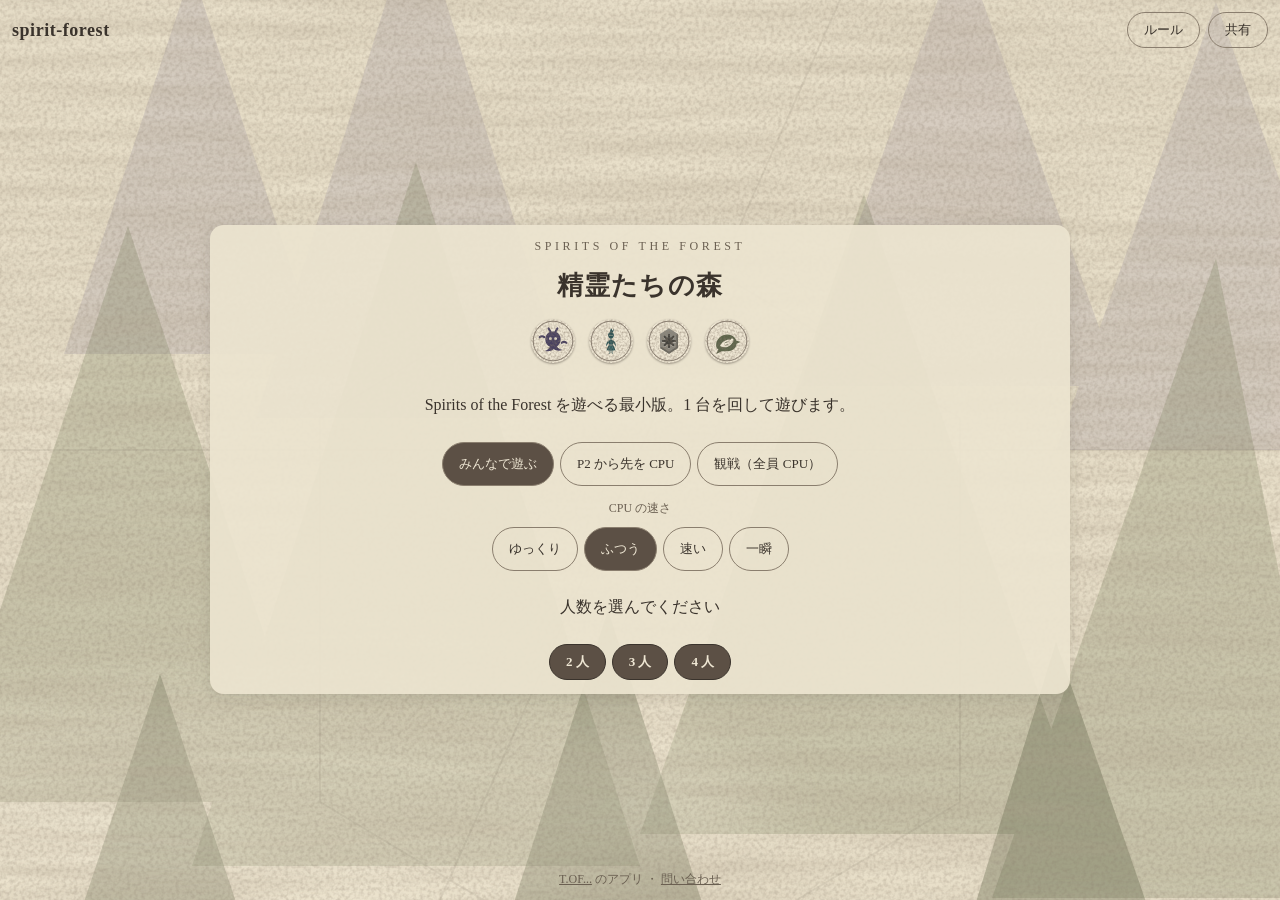
==== commit e1332fbe: "ルール説明のボタンを足す - 上のバーに「ルール」を置き、押すとルールの説明を出す（dialog） - 目的・手番・原石・恩恵トークン・得点を、いまの実装どおりに書く  Co-Authored-By:" ====
--- a/index.html
+++ b/index.html
@@ -89,6 +89,7 @@
     <header class="bar">
       <h1 class="bar__title">spirit-forest</h1>
       <div class="bar__actions">
+        <button class="pill" id="btn-rules" type="button">ルール</button>
         <button class="pill" data-wak="install" hidden>アプリにする</button>
         <button class="pill" data-wak="share">共有</button>
       </div>
@@ -97,6 +98,37 @@
     <section class="stage" id="stage">
       <!-- ここにゲーム本体 -->
     </section>
+
+    <dialog id="rules" class="rules" aria-labelledby="rules-title">
+      <h2 id="rules-title">ルール</h2>
+      <h3>目的</h3>
+      <p>森の札を取り合い、12 種のマーク（精霊 9 種・力の源 3 種）のそれぞれで一番多く集めた人が点を取ります。札の下の数字は、その精霊のマークが森全体にいくつあるかです。</p>
+      <h3>手番</h3>
+      <ol>
+        <li>どれかの列の<b>端</b>（左右）の札を 1 枚取る。精霊が 1 体の札なら、続けて<b>同じ精霊の 1 体の札</b>をもう 1 枚取ってもよい（最初の人の最初の手番は 1 枚だけ）。</li>
+        <li>原石を 1 回だけ使ってよい。手元にあれば空いた札に<b>置く</b>。手元になければ、森にある自分の原石を<b>動かす</b>。</li>
+        <li>「手番終了」で次の人へ。</li>
+      </ol>
+      <h3>原石</h3>
+      <ul>
+        <li>はじめに 2 人なら 3 個、3〜4 人なら 2 個持つ。</li>
+        <li>原石の乗った札は予約。<b>ほかの人の原石</b>がある札を取るには、自分の原石を 1 個払う（払った原石は除外され、相手の原石は相手に戻る）。</li>
+        <li>自分の原石がある札を取ると、原石は手元に戻る。</li>
+      </ul>
+      <h3>恩恵トークン</h3>
+      <ul>
+        <li>トークンの乗った札を取るともらえる。持ち主にしか見えない（みんなで遊ぶときは、自分の番に長押しで見る）。</li>
+        <li>マークのトークンは、そのマーク 1 つとして数える。「＋」は、除外した原石を 1 個手元に戻せる。</li>
+      </ul>
+      <h3>得点</h3>
+      <ul>
+        <li>札がすべてなくなったら終わり。</li>
+        <li>マークごとに、一番多い人がその数だけ点を取る（同数なら全員）。2 体の札は 2 つと数える。</li>
+        <li>札にそのマークが 1 つもないと −3 点（トークンは数えない）。</li>
+        <li>合計が同じなら、取った札が少ない人の勝ち。</li>
+      </ul>
+      <form method="dialog"><button class="pill pill--main">閉じる</button></form>
+    </dialog>
 
     <footer class="credit">
       <a href="/">T.OF...</a> のアプリ ・ <a href="https://t-of.github.io/contact/">問い合わせ</a>
--- a/style.css
+++ b/style.css
@@ -107,20 +107,22 @@
   display: inline-flex; align-items: center; justify-content: center;
   padding: 8px 14px;
 }
-.hint { margin: 2px 0; font-size: 13px; color: var(--ink-faint); text-align: center; }
-.msg { margin: 2px 0; font-size: 13px; color: var(--ink-soft); text-align: center; display: flex; align-items: center; justify-content: center; gap: 6px; }
+.hint { margin: 2px 0; line-height: 1.3; min-height: 3.9em; display: flex; align-items: center; justify-content: center; font-size: 13px; color: var(--ink-faint); text-align: center; }
+.msg { margin: 2px 0; min-height: 2.6em; font-size: 13px; color: var(--ink-soft); text-align: center; display: flex; align-items: center; justify-content: center; gap: 6px; }
 
 /* ---- 森（タイル） ---- */
-.forest { display: flex; flex-direction: column; gap: 6px; }
+.forest { display: flex; flex-direction: column; gap: 0; }
 .forest-row {
   display: flex;
   gap: 5px;
   overflow-x: auto;
   scroll-snap-type: x proximity;
-  padding-bottom: 2px;
+  padding: 4px 4px 6px; /* 光る縁・影・沈んだ札が列の端で切れないように */
   min-height: 1px; /* 全部取られた行がつぶれても高さが残らない */
 }
 .forest-row::-webkit-scrollbar { height: 4px; }
+.tile.tile--gone { background: none; box-shadow: none; outline: 1px dashed rgba(92, 80, 69, 0.25); outline-offset: -1px; }
+.tile.tile--gone::after { display: none; }
 
 /* 札: 2:3 の縦長。container query 単位（cqw/cqh）で、紋章・数字を割合どおりに置く */
 .tile {
@@ -249,6 +251,76 @@
   .score-row { animation: none; }
 }
 
-@media (min-width: 700px) {
-  .tile { width: 62px; }
-}
+/* 森の札は列の幅いっぱい（12 枚）に広げる。画面の高さに 4 段が収まる大きさまで。狭い画面では 54px で横に流す */
+.forest { container-type: inline-size; }
+.forest .tile { width: max(54px, min(calc((100cqw - 64px) / 12), calc((100dvh - 360px) / 6))); }
+
+/* ---- 手元（マークごとの数と恩恵トークン） ---- */
+.hands { display: flex; flex-direction: column; gap: 8px; }
+.hand { padding: 6px 8px; border-radius: 8px; border: 1px solid rgba(92, 80, 69, 0.2); }
+.hand.cur { border-color: rgba(201, 165, 90, 0.8); background: rgba(201, 165, 90, 0.08); }
+.hand__name { margin: 0 0 4px; font-size: 13px; display: flex; align-items: center; gap: 4px; }
+.hand__gems { margin-left: auto; font-size: 12px; font-weight: normal; color: var(--ink-faint); }
+.hand__tokens { display: flex; flex-wrap: wrap; gap: 6px; margin-top: 6px; font-size: 12px; }
+.hand__token { display: inline-flex; align-items: center; gap: 2px; }
+
+/* ---- テスト用 CPU ---- */
+.game.cpu-turn .forest, .game.cpu-turn .row-actions, .game.cpu-turn #btn-end, .game.cpu-turn #btn-stop, .game.cpu-turn #btn-skip { pointer-events: none; }
+.setup__opt { display: flex; align-items: center; justify-content: center; gap: 8px; min-height: 44px; font-size: 14px; }
+.setup__opt input { width: 20px; height: 20px; accent-color: var(--ink-soft); }
+.setup__speed { display: flex; flex-wrap: wrap; justify-content: center; gap: 6px; }
+.setup__speed .pill { min-height: 44px; }
+.pill--on { background: var(--ink-soft); color: var(--ivory); }
+.setup__label { margin: 4px 0 0; font-size: 12px; color: var(--ink-faint); }
+
+/* ---- 左 2/3 に森、右 1/3 に各プレイヤーの手札 ---- */
+.game {
+  max-width: 1600px;
+  display: grid;
+  grid-template-columns: minmax(0, 2fr) minmax(0, 1fr);
+  gap: 12px;
+  align-items: start;
+}
+.game__main { min-width: 0; display: flex; flex-direction: column; gap: 10px; }
+.game__side { min-width: 0; }
+/* 狭い画面では森を上に全幅で、手札はその下に並べる */
+@media (max-width: 699px) {
+  .game { grid-template-columns: minmax(0, 1fr); gap: 10px; }
+  .hands { display: grid; grid-template-columns: repeat(auto-fit, minmax(280px, 1fr)); }
+}
+
+/* 名前の下に、マークごとの数（札＋恩恵トークン）。12 種を 1 列に、いつも同じ並びで出す */
+.hand__counts { display: grid; grid-template-columns: repeat(12, minmax(0, 1fr)); gap: 2px; margin: 0 0 6px; }
+.hand__count { display: flex; flex-direction: column; align-items: center; justify-content: center; gap: 2px; min-width: 0; font-size: 13px; line-height: 1; font-variant-numeric: tabular-nums; }
+/* 紋章の下に数字を置き、紋章は列の幅いっぱい（最大 36px） */
+.hand__count .coin { width: 100% !important; height: auto !important; max-width: 36px; aspect-ratio: 1; min-width: 0; }
+.hand__count.zero { opacity: 0.4; }
+.hand__count.lead b { color: var(--ink); box-shadow: inset 0 -2px 0 var(--gold); }
+/* ほかの人の恩恵トークンは裏向き 1 枚 ＋ 枚数だけ */
+.hand__token--back .tile__token { position: static; margin: 0; width: 22px; height: 22px; }
+/* 自分の恩恵トークン（みんなで遊ぶとき）: 長押ししている間だけ、上に表を出す */
+.hand__peek {
+  position: relative; font: inherit; font-size: 12px; color: inherit; cursor: pointer;
+  min-height: 44px; padding: 4px 8px; border: 1px dashed rgba(92, 80, 69, 0.45); border-radius: 8px; background: transparent;
+  touch-action: none; -webkit-user-select: none; user-select: none; -webkit-touch-callout: none;
+}
+.hand__peek-hint { margin-left: 4px; font-size: 11px; color: var(--ink-faint); }
+.hand__peek-faces {
+  display: none; position: absolute; left: 0; bottom: calc(100% + 4px); z-index: 20;
+  gap: 6px; padding: 6px 8px; white-space: nowrap;
+  background: var(--card); border: 1px solid var(--line); border-radius: 8px; box-shadow: 0 4px 12px rgba(44, 38, 32, 0.3);
+}
+.hand__peek.peeking .hand__peek-faces { display: flex; }
+
+/* ---- ルール ---- */
+.rules {
+  width: min(560px, calc(100vw - 32px)); max-height: calc(100dvh - 32px);
+  border: 1px solid var(--line); border-radius: 12px; padding: 16px 20px;
+  background: var(--card); color: var(--ink); font-size: 14px; line-height: 1.6;
+}
+.rules::backdrop { background: rgba(44, 38, 32, 0.45); }
+.rules h2 { margin: 0 0 8px; font-size: 18px; }
+.rules h3 { margin: 14px 0 4px; font-size: 15px; }
+.rules p, .rules ol, .rules ul { margin: 0; }
+.rules ol, .rules ul { padding-left: 1.3em; }
+.rules form { margin-top: 16px; text-align: center; }
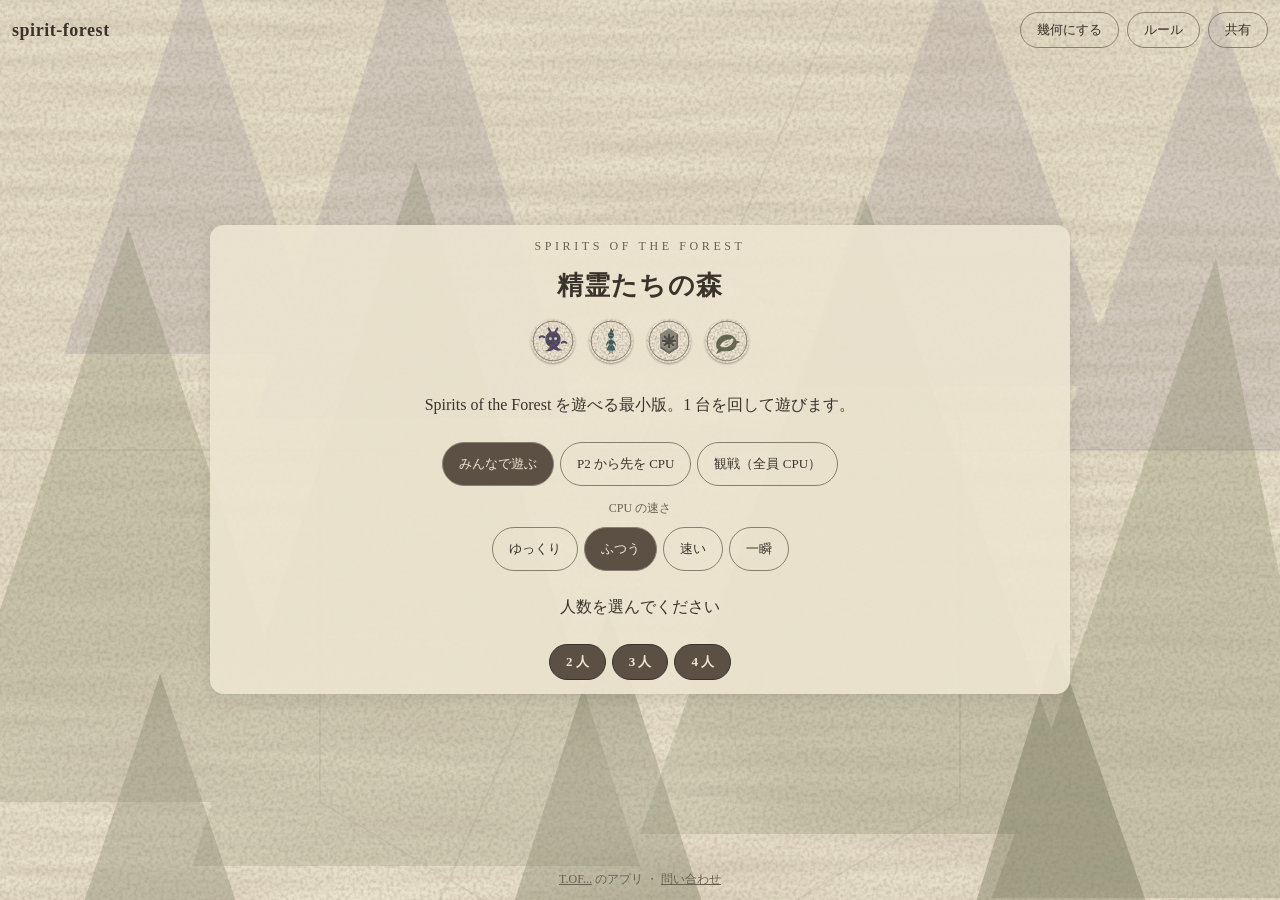
==== commit 5316ed79: "幾何デザインを足し、森と切り替えられるようにする ヘッダーのボタンで森（版画ふう）と幾何（はっきりした色・点の格子）を切り替える。 幾何のマークは正 3〜8 角形を 2 向きずつの 12 種。選んだ方" ====
--- a/index.html
+++ b/index.html
@@ -89,6 +89,7 @@
     <header class="bar">
       <h1 class="bar__title">spirit-forest</h1>
       <div class="bar__actions">
+        <button class="pill" id="btn-theme" type="button" aria-label="デザインを切り替える">幾何にする</button>
         <button class="pill" id="btn-rules" type="button">ルール</button>
         <button class="pill" data-wak="install" hidden>アプリにする</button>
         <button class="pill" data-wak="share">共有</button>
--- a/style.css
+++ b/style.css
@@ -324,3 +324,33 @@
 .rules p, .rules ol, .rules ul { margin: 0; }
 .rules ol, .rules ul { padding-left: 1.3em; }
 .rules form { margin-top: 16px; text-align: center; }
+
+/* ---- 幾何デザイン（html[data-theme="geo"]）: 生成りの地に点の格子、墨の文字、はっきりした色。粒子・森の背景は消す ---- */
+[data-theme="geo"] {
+  --paper: #F4EEE1;
+  --card: #FBF7EE;
+  --ink: #16182B;
+  --ink-soft: #16182B;
+  --ink-faint: #4A4D63;
+  --line: #16182B;
+  --gold: #F2B632;
+  --ivory: #F4EEE1;
+  --coin: #F4EEE1;
+  --token-bg: #F4EEE1;
+}
+[data-theme="geo"] body {
+  font-family: 'Avenir Next', 'Helvetica Neue', 'Hiragino Sans', sans-serif;
+  background-image: radial-gradient(rgba(22, 24, 43, 0.12) 1.5px, transparent 1.6px);
+  background-size: 24px 24px;
+}
+[data-theme="geo"] .forest-bg,
+[data-theme="geo"] .tile::after,
+[data-theme="geo"] svg rect[filter] { display: none; }
+[data-theme="geo"] .game, [data-theme="geo"] .setup, [data-theme="geo"] .result {
+  background: rgba(251, 247, 238, 0.96);
+  box-shadow: 0 0 0 2px var(--ink);
+}
+[data-theme="geo"] .tile { border-radius: 4px; box-shadow: 0 2px 0 var(--ink); }
+[data-theme="geo"] .tile__badge { box-shadow: none; }
+[data-theme="geo"] .tile__num { text-shadow: none; font-weight: 800; }
+[data-theme="geo"] .pill { border-width: 2px; font-weight: 600; }
